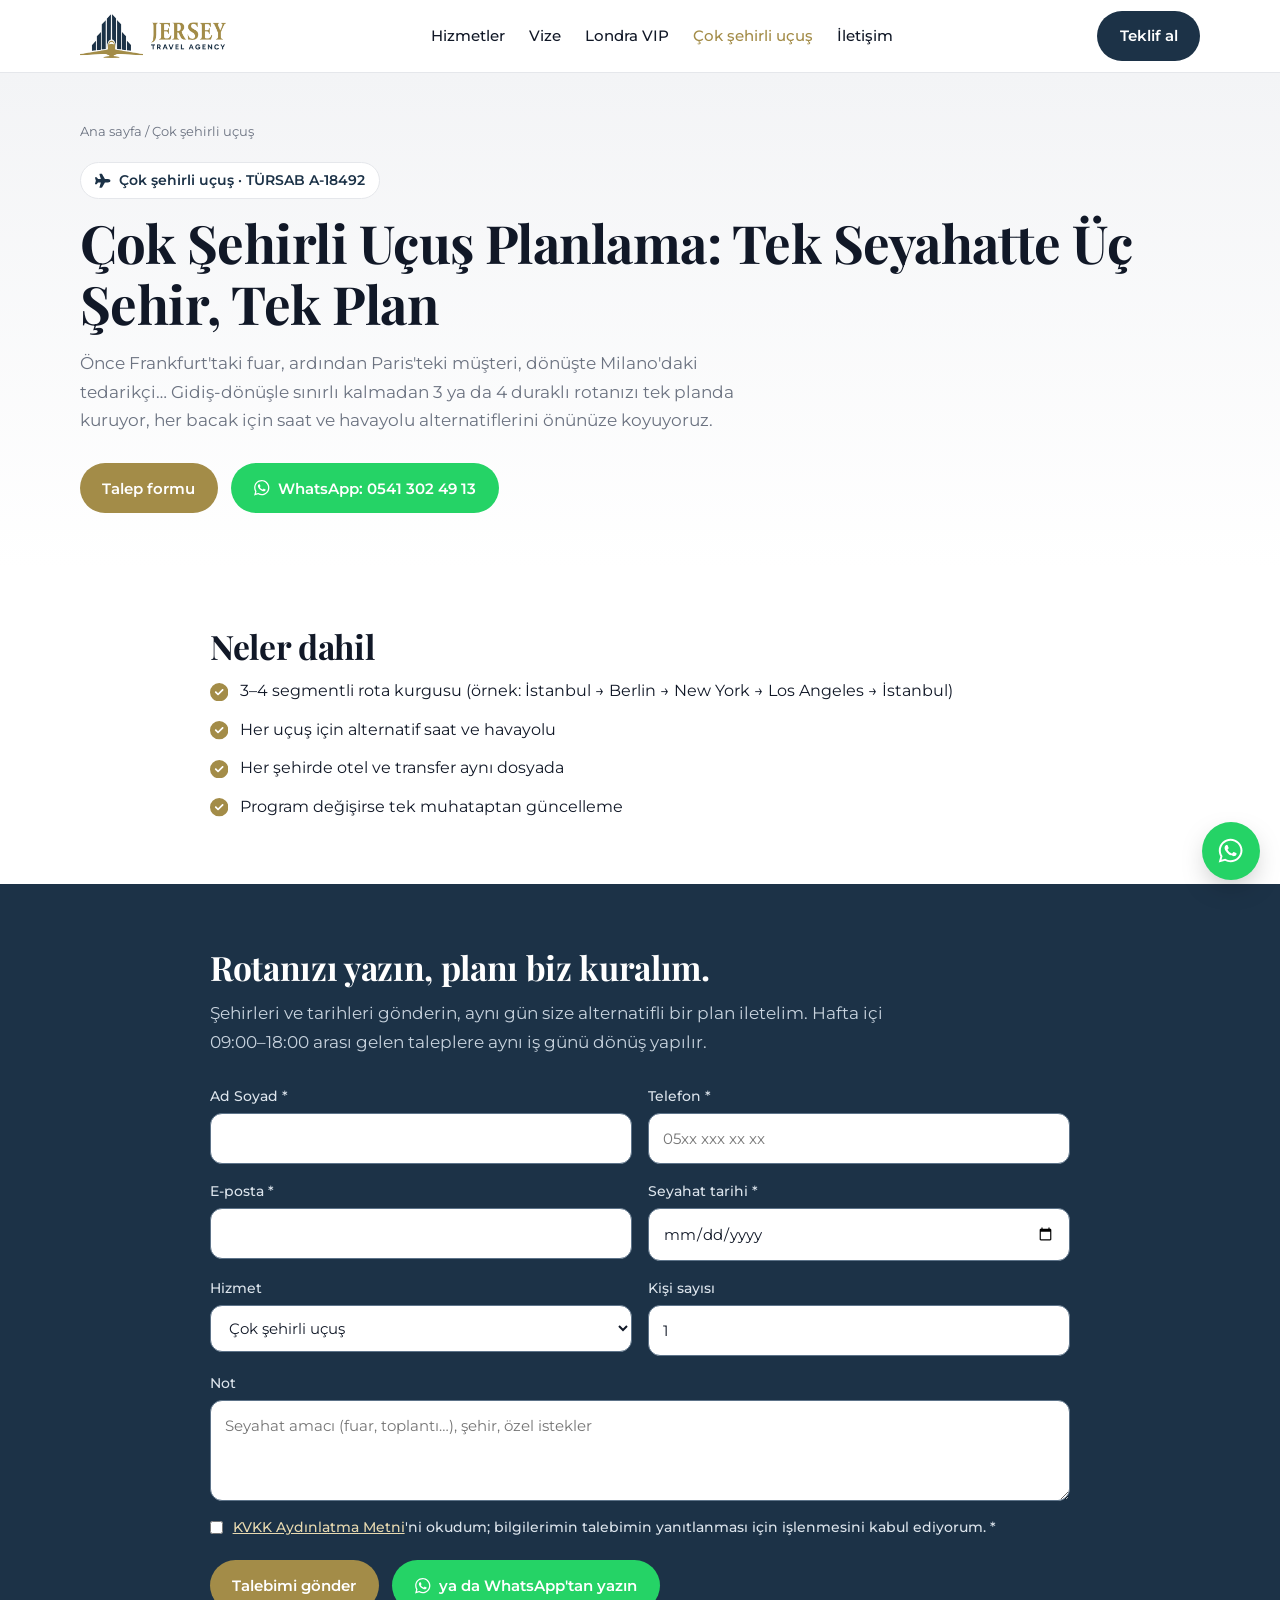
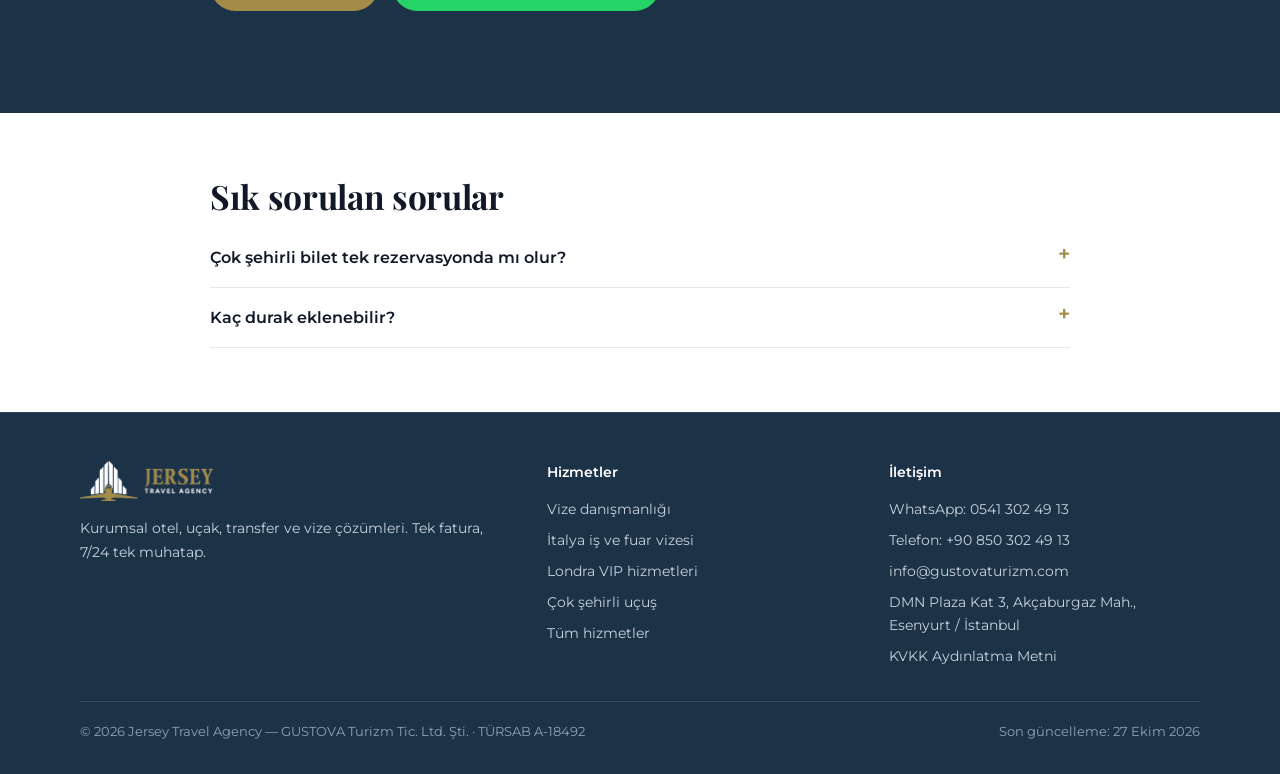
==== cok-sehirli-ucus.html @ 745f454d "Yeni hizmet sayfaları: vize danışmanlığı, İtalya vizesi, Londra VIP, çok şehirli uçuş + KVKK, talep " ====
<!DOCTYPE html>
<html lang="tr">
<head>
<meta charset="UTF-8">
<meta name="viewport" content="width=device-width, initial-scale=1.0">
<title>Çok Şehirli Uçuş Planlama: Fuar ve İş Turları | Jersey Travel</title>
<meta name="description" content="İstanbul–Berlin–New York gibi 3–4 duraklı iş seyahatlerinizi tek planda kuruyoruz. Her bacak için alternatif, otel ve transfer aynı dosyada.">
<meta name="robots" content="index,follow">
<link rel="canonical" href="https://www.jerseytravelagency.com/cok-sehirli-ucus">
<meta property="og:type" content="website">
<meta property="og:title" content="Çok Şehirli Uçuş Planlama: Fuar ve İş Turları | Jersey Travel">
<meta property="og:description" content="İstanbul–Berlin–New York gibi 3–4 duraklı iş seyahatlerinizi tek planda kuruyoruz. Her bacak için alternatif, otel ve transfer aynı dosyada.">
<meta property="og:url" content="https://www.jerseytravelagency.com/cok-sehirli-ucus">
<meta property="og:image" content="https://www.jerseytravelagency.com/img/hero.jpg">
<meta property="og:locale" content="tr_TR">
<link rel="icon" href="/img/logo-square.png">
<link rel="preconnect" href="https://fonts.googleapis.com">
<link rel="preconnect" href="https://fonts.gstatic.com" crossorigin>
<link href="https://fonts.googleapis.com/css2?family=Playfair+Display:wght@600;700&family=Montserrat:wght@400;500;600;700&display=swap" rel="stylesheet">
<link rel="stylesheet" href="/hizmet.css">
<script type="application/ld+json">
{
 "@context": "https://schema.org",
 "@graph": [
  {
   "@type": "TravelAgency",
   "@id": "https://www.jerseytravelagency.com/#sirket",
   "name": "Jersey Travel Agency",
   "legalName": "GUSTOVA Turizm Tic. Ltd. Şti.",
   "url": "https://www.jerseytravelagency.com/",
   "logo": "https://www.jerseytravelagency.com/img/logo.png",
   "telephone": "+90-850-302-49-13",
   "email": "info@gustovaturizm.com",
   "address": {
    "@type": "PostalAddress",
    "streetAddress": "DMN Plaza Kat 3, Akçaburgaz Mah.",
    "addressLocality": "Esenyurt",
    "addressRegion": "İstanbul",
    "addressCountry": "TR"
   },
   "identifier": {
    "@type": "PropertyValue",
    "name": "TÜRSAB Belge No",
    "value": "A-18492"
   },
   "sameAs": [
    "https://www.instagram.com/jersey_travel/",
    "https://www.gustovaturizm.com/"
   ]
  },
  {
   "@type": "Service",
   "name": "Çok şehirli uçuş planlama",
   "serviceType": "Uçak bileti",
   "provider": {
    "@id": "https://www.jerseytravelagency.com/#sirket"
   },
   "areaServed": "TR",
   "audience": {
    "@type": "BusinessAudience"
   },
   "description": "3–4 duraklı iş ve fuar seyahatleri için rota kurgusu, uçuş alternatifleri, otel ve transfer.",
   "url": "https://www.jerseytravelagency.com/cok-sehirli-ucus"
  },
  {
   "@type": "FAQPage",
   "mainEntity": [
    {
     "@type": "Question",
     "name": "Çok şehirli bilet tek rezervasyonda mı olur?",
     "acceptedAnswer": {
      "@type": "Answer",
      "text": "Rotaya göre tek rezervasyon ya da birden fazla bilet olabilir; hangisinin daha uygun olduğunu ve değişiklik koşullarını size yazılı bildiririz."
     }
    },
    {
     "@type": "Question",
     "name": "Kaç durak eklenebilir?",
     "acceptedAnswer": {
      "@type": "Answer",
      "text": "Planlarımız genelde 3–4 uçuş bacağından oluşur; daha uzun rotalar için de seçenek hazırlarız."
     }
    }
   ]
  },
  {
   "@type": "BreadcrumbList",
   "itemListElement": [
    {
     "@type": "ListItem",
     "position": 1,
     "name": "Ana sayfa",
     "item": "https://www.jerseytravelagency.com/"
    },
    {
     "@type": "ListItem",
     "position": 2,
     "name": "Çok şehirli uçuş"
    }
   ]
  }
 ]
}
</script>
</head>
<body>
<svg width="0" height="0" style="position:absolute" aria-hidden="true"><symbol id="i-invoice" viewBox="0 0 384 512"><path d="M64 0C28.7 0 0 28.7 0 64V448c0 35.3 28.7 64 64 64H320c35.3 0 64-28.7 64-64V160H256c-17.7 0-32-14.3-32-32V0H64zM256 0V128H384L256 0zM80 64h64c8.8 0 16 7.2 16 16s-7.2 16-16 16H80c-8.8 0-16-7.2-16-16s7.2-16 16-16zm0 64h64c8.8 0 16 7.2 16 16s-7.2 16-16 16H80c-8.8 0-16-7.2-16-16s7.2-16 16-16zm16 96H288c17.7 0 32 14.3 32 32v64c0 17.7-14.3 32-32 32H96c-17.7 0-32-14.3-32-32V256c0-17.7 14.3-32 32-32zm0 32v64H288V256H96zM240 416h64c8.8 0 16 7.2 16 16s-7.2 16-16 16H240c-8.8 0-16-7.2-16-16s7.2-16 16-16z"/></symbol><symbol id="i-headset" viewBox="0 0 512 512"><path d="M256 48C141.1 48 48 141.1 48 256v40c0 13.3-10.7 24-24 24s-24-10.7-24-24V256C0 114.6 114.6 0 256 0S512 114.6 512 256V400.1c0 48.6-39.4 88-88.1 88L313.6 488c-8.3 14.3-23.8 24-41.6 24H240c-26.5 0-48-21.5-48-48s21.5-48 48-48h32c17.8 0 33.3 9.7 41.6 24l110.4 .1c22.1 0 40-17.9 40-40V256c0-114.9-93.1-208-208-208zM144 208h16c17.7 0 32 14.3 32 32V352c0 17.7-14.3 32-32 32H144c-35.3 0-64-28.7-64-64V272c0-35.3 28.7-64 64-64zm224 0c35.3 0 64 28.7 64 64v48c0 35.3-28.7 64-64 64H352c-17.7 0-32-14.3-32-32V240c0-17.7 14.3-32 32-32h16z"/></symbol><symbol id="i-plane" viewBox="0 0 576 512"><path d="M482.3 192c34.2 0 93.7 29 93.7 64c0 36-59.5 64-93.7 64l-116.6 0L265.2 495.9c-5.7 10-16.3 16.1-27.8 16.1l-56.2 0c-10.6 0-18.3-10.2-15.4-20.4l49-171.6L112 320 68.8 377.6c-3 4-7.8 6.4-12.8 6.4l-42 0c-7.8 0-14-6.3-14-14c0-1.3 .2-2.6 .5-3.9L32 256 .5 145.9c-.4-1.3-.5-2.6-.5-3.9c0-7.8 6.3-14 14-14l42 0c5 0 9.8 2.4 12.8 6.4L112 192l102.9 0-49-171.6C162.9 10.2 170.6 0 181.2 0l56.2 0c11.5 0 22.1 6.2 27.8 16.1L365.7 192l116.6 0z"/></symbol><symbol id="i-car" viewBox="0 0 512 512"><path d="M135.2 117.4L109.1 192H402.9l-26.1-74.6C372.3 104.6 360.2 96 346.6 96H165.4c-13.6 0-25.7 8.6-30.2 21.4zM39.6 196.8L74.8 96.3C88.3 57.8 124.6 32 165.4 32H346.6c40.8 0 77.1 25.8 90.6 64.3l35.2 100.5c23.2 9.6 39.6 32.5 39.6 59.2V400v48c0 17.7-14.3 32-32 32H448c-17.7 0-32-14.3-32-32V400H96v48c0 17.7-14.3 32-32 32H32c-17.7 0-32-14.3-32-32V400V256c0-26.7 16.4-49.6 39.6-59.2zM128 288a32 32 0 1 0 -64 0 32 32 0 1 0 64 0zm288 32a32 32 0 1 0 0-64 32 32 0 1 0 0 64z"/></symbol><symbol id="i-passport" viewBox="0 0 448 512"><path d="M0 64C0 28.7 28.7 0 64 0H384c35.3 0 64 28.7 64 64V448c0 35.3-28.7 64-64 64H64c-35.3 0-64-28.7-64-64V64zM183 278.8c-27.9-13.2-48.4-39.4-53.7-70.8h39.1c1.6 30.4 7.7 53.8 14.6 70.8zm41.3 9.2l-.3 0-.3 0c-2.4-3.5-5.7-8.9-9.1-16.5c-6-13.6-12.4-34.3-14.2-63.5h47.1c-1.8 29.2-8.1 49.9-14.2 63.5c-3.4 7.6-6.7 13-9.1 16.5zm40.7-9.2c6.8-17.1 12.9-40.4 14.6-70.8h39.1c-5.3 31.4-25.8 57.6-53.7 70.8zM279.6 176c-1.6-30.4-7.7-53.8-14.6-70.8c27.9 13.2 48.4 39.4 53.7 70.8H279.6zM223.7 96l.3 0 .3 0c2.4 3.5 5.7 8.9 9.1 16.5c6 13.6 12.4 34.3 14.2 63.5H200.5c1.8-29.2 8.1-49.9 14.2-63.5c3.4-7.6 6.7-13 9.1-16.5zM183 105.2c-6.8 17.1-12.9 40.4-14.6 70.8H129.3c5.3-31.4 25.8-57.6 53.7-70.8zM96 192a128 128 0 1 0 256 0 128 128 0 1 0 -256 0zM112 384c-8.8 0-16 7.2-16 16s7.2 16 16 16H336c8.8 0 16-7.2 16-16s-7.2-16-16-16H112z"/></symbol><symbol id="i-check" viewBox="0 0 512 512"><path d="M256 512A256 256 0 1 0 256 0a256 256 0 1 0 0 512zM369 209L241 337c-9.4 9.4-24.6 9.4-33.9 0l-64-64c-9.4-9.4-9.4-24.6 0-33.9s24.6-9.4 33.9 0l47 47L335 175c9.4-9.4 24.6-9.4 33.9 0s9.4 24.6 0 33.9z"/></symbol><symbol id="i-star" viewBox="0 0 576 512"><path d="M316.9 18C311.6 7 300.4 0 288.1 0s-23.4 7-28.8 18L195 150.3 51.4 171.5c-12 1.8-22 10.2-25.7 21.7s-.7 24.2 7.9 32.7L137.8 329 113.2 474.7c-2 12 3 24.2 12.9 31.3s23 8 33.8 2.3l128.3-68.5 128.3 68.5c10.8 5.7 23.9 4.9 33.8-2.3s14.9-19.3 12.9-31.3L438.5 329 542.7 225.9c8.6-8.5 11.7-21.2 7.9-32.7s-13.7-19.9-25.7-21.7L381.2 150.3 316.9 18z"/></symbol><symbol id="i-users" viewBox="0 0 640 512"><path d="M144 0a80 80 0 1 1 0 160A80 80 0 1 1 144 0zM512 0a80 80 0 1 1 0 160A80 80 0 1 1 512 0zM0 298.7C0 239.8 47.8 192 106.7 192h42.7c15.9 0 31 3.5 44.6 9.7c-1.3 7.2-1.9 14.7-1.9 22.3c0 38.2 16.8 72.5 43.3 96c-.2 0-.4 0-.7 0H21.3C9.6 320 0 310.4 0 298.7zM405.3 320c-.2 0-.4 0-.7 0c26.6-23.5 43.3-57.8 43.3-96c0-7.6-.7-15-1.9-22.3c13.6-6.3 28.7-9.7 44.6-9.7h42.7C592.2 192 640 239.8 640 298.7c0 11.8-9.6 21.3-21.3 21.3H405.3zM224 224a96 96 0 1 1 192 0 96 96 0 1 1 -192 0zM128 485.3C128 411.7 187.7 352 261.3 352H378.7C452.3 352 512 411.7 512 485.3c0 14.7-11.9 26.7-26.7 26.7H154.7c-14.7 0-26.7-11.9-26.7-26.7z"/></symbol><symbol id="i-clock" viewBox="0 0 512 512"><path d="M256 0a256 256 0 1 1 0 512A256 256 0 1 1 256 0zM232 120V256c0 8 4 15.5 10.7 20l96 64c11 7.4 25.9 4.4 33.3-6.7s4.4-25.9-6.7-33.3L280 243.2V120c0-13.3-10.7-24-24-24s-24 10.7-24 24z"/></symbol><symbol id="i-wa" viewBox="0 0 448 512"><path d="M380.9 97.1C339 55.1 283.2 32 223.9 32c-122.4 0-222 99.6-222 222 0 39.1 10.2 77.3 29.6 111L0 480l117.7-30.9c32.4 17.7 68.9 27 106.1 27h.1c122.3 0 224.1-99.6 224.1-222 0-59.3-25.2-115-67.1-157zm-157 341.6c-33.2 0-65.7-8.9-94-25.7l-6.7-4-69.8 18.3L72 359.2l-4.4-7c-18.5-29.4-28.2-63.3-28.2-98.2 0-101.7 82.8-184.5 184.6-184.5 49.3 0 95.6 19.2 130.4 54.1 34.8 34.9 56.2 81.2 56.1 130.5 0 101.8-84.9 184.6-186.6 184.6zm101.2-138.2c-5.5-2.8-32.8-16.2-37.9-18-5.1-1.9-8.8-2.8-12.5 2.8-3.7 5.6-14.3 18-17.6 21.8-3.2 3.7-6.5 4.2-12 1.4-32.6-16.3-54-29.1-75.5-66-5.7-9.8 5.7-9.1 16.3-30.3 1.8-3.7.9-6.9-.5-9.7-1.4-2.8-12.5-30.1-17.1-41.2-4.5-10.8-9.1-9.3-12.5-9.5-3.2-.2-6.9-.2-10.6-.2-3.7 0-9.7 1.4-14.8 6.9-5.1 5.6-19.4 19-19.4 46.3 0 27.3 19.9 53.7 22.6 57.4 2.8 3.7 39.1 59.7 94.8 83.8 35.2 15.2 49 16.5 66.6 13.9 10.7-1.6 32.8-13.4 37.4-26.4 4.6-13 4.6-24.1 3.2-26.4-1.3-2.5-5-3.9-10.5-6.6z"/></symbol><symbol id="i-doc" viewBox="0 0 384 512"><path d="M64 0C28.7 0 0 28.7 0 64V448c0 35.3 28.7 64 64 64H320c35.3 0 64-28.7 64-64V160H256c-17.7 0-32-14.3-32-32V0H64zM256 0V128H384L256 0zM112 256H272c8.8 0 16 7.2 16 16s-7.2 16-16 16H112c-8.8 0-16-7.2-16-16s7.2-16 16-16zm0 64H272c8.8 0 16 7.2 16 16s-7.2 16-16 16H112c-8.8 0-16-7.2-16-16s7.2-16 16-16zm0 64H272c8.8 0 16 7.2 16 16s-7.2 16-16 16H112c-8.8 0-16-7.2-16-16s7.2-16 16-16z"/></symbol><symbol id="i-globe" viewBox="0 0 512 512"><path d="M256 0a256 256 0 1 1 0 512 256 256 0 1 1 0-512zM152 256c0 22.2 1.2 43.5 3.3 64H55.3c-4.8-20.5-7.3-41.9-7.3-64s2.5-43.5 7.3-64h100c-2.1 20.5-3.3 41.8-3.3 64zm52.6-96h102.8c2.4 20.4 3.8 41.8 3.8 64s-1.4 43.6-3.8 64H204.6c-2.4-20.4-3.8-41.8-3.8-64s1.4-43.6 3.8-64zm34.5-66.4c11.4-23.5 22.8-42.4 32.3-52.9 9.5 10.5 20.9 29.4 32.3 52.9 3.8 7.9 7.4 16.5 10.7 25.6H228.4c3.3-9.1 6.9-17.7 10.7-25.6zM188 129.6c4.6-10.9 9.7-21.3 15.2-31 9.9 3.3 19.2 8 27.8 13.8-6.4 5.4-12.2 11.3-17.5 17.2H188zm-46.8 32H55.3c19.4-54.1 60.4-97.9 112.8-119.8-15.2 25.3-27.3 61.6-34.9 119.8zm262.5 0h-90.2c-7.6-58.2-19.7-94.5-34.9-119.8 52.4 21.9 93.4 65.7 112.8 119.8zm.7 32c4.8 20.5 7.3 41.9 7.3 64s-2.5 43.5-7.3 64H356.7c2.1-20.5 3.3-41.8 3.3-64s-1.2-43.5-3.3-64h100zM355.7 350.4c-3.3 9.1-6.9 17.7-10.7 25.6-11.4 23.5-22.8 42.4-32.3 52.9-9.5-10.5-20.9-29.4-32.3-52.9-3.8-7.9-7.4-16.5-10.7-25.6h85.9zm26.3 0h74.7c-19.4 54.1-60.4 97.9-112.8 119.8 15.2-25.3 27.3-61.6 34.9-119.8zm-266.8 0c7.6 58.2 19.7 94.5 34.9 119.8-52.4-21.9-93.4-65.7-112.8-119.8h77.9z"/></symbol><symbol id="i-mail" viewBox="0 0 512 512"><path d="M48 64C21.5 64 0 85.5 0 112c0 15.1 7.1 29.3 19.2 38.4L236.8 313.6c11.4 8.5 27 8.5 38.4 0L493.8 150.4c12.1-9.1 19.2-23.3 19.2-38.4c0-26.5-21.5-48-48-48H48zM0 176V384c0 35.3 28.7 64 64 64H448c35.3 0 64-28.7 64-64V176L294.4 339.2c-22.8 17.1-54 17.1-76.8 0L0 176z"/></symbol><symbol id="i-pin" viewBox="0 0 384 512"><path d="M215.7 499.2C267 435 384 279.4 384 192C384 86 298 0 192 0S0 86 0 192c0 87.4 117 243 168.3 307.2c12.3 15.3 35.1 15.3 47.4 0zM192 128a64 64 0 1 1 0 128 64 64 0 1 1 0-128z"/></symbol><symbol id="i-phone" viewBox="0 0 512 512"><path d="M164.9 24.6c-7.7-18.6-28-28.5-47.4-23.2l-88 24C12.1 30.2 0 46 0 64C0 311.4 200.6 512 448 512c18 0 33.8-12.1 38.6-29.5l24-88c5.3-19.4-4.6-39.7-23.2-47.4l-96-40c-16.3-6.8-35.2-2.1-46.3 11.6L304.7 368C234.3 334.7 177.3 277.7 144 207.3L193.3 167c13.7-11.2 18.4-30 11.6-46.3l-40-96z"/></symbol></svg>
<header>
  <div class="wrap nav">
    <a class="logo" href="/" aria-label="Jersey Travel Agency ana sayfa"><img src="/img/logo.png" alt="Jersey Travel Agency"></a>
    <ul id="menu"><li><a href="/#hizmetler">Hizmetler</a></li><li><a href="/vize-danismanligi">Vize</a></li><li><a href="/londra-vip-hizmetleri">Londra VIP</a></li><li><a href="/cok-sehirli-ucus" aria-current=page>Çok şehirli uçuş</a></li><li><a href="/#iletisim">İletişim</a></li></ul>
    <div class="nav-right">
      <a class="btn btn-navy" href="#talep">Teklif al</a>
      <button class="burger" aria-label="Menü" aria-expanded="false" aria-controls="menu">☰</button>
    </div>
  </div>
</header>
<main>
<section class="ust-alan">
  <div class="wrap">
    <nav class="kirinti" aria-label="Sayfa yolu"><a href="/">Ana sayfa</a> / <span>Çok şehirli uçuş</span></nav>
    <span class="tag"><svg class="ico"><use href="#i-plane"/></svg>Çok şehirli uçuş · TÜRSAB A-18492</span>
    <h1>Çok Şehirli Uçuş Planlama: Tek Seyahatte Üç Şehir, Tek Plan</h1>
    <p class="lead">Önce Frankfurt&#x27;taki fuar, ardından Paris&#x27;teki müşteri, dönüşte Milano&#x27;daki tedarikçi… Gidiş-dönüşle sınırlı kalmadan 3 ya da 4 duraklı rotanızı tek planda kuruyor, her bacak için saat ve havayolu alternatiflerini önünüze koyuyoruz.</p>
    <div class="cta"><a class="btn btn-gold" href="#talep">Talep formu</a>
      <a class="btn btn-wa" href="https://wa.me/905413024913?text=Merhaba,%20çok%20şehirli%20bir%20seyahat%20planlamak%20istiyorum." target="_blank" rel="noopener"><svg class="ico"><use href="#i-wa"/></svg>WhatsApp: 0541 302 49 13</a></div>
  </div>
</section>
<section class="icerik"><div class="wrap dar"><div class="blok"><h2>Neler dahil</h2><ul class="checks"><li><svg class="ico"><use href="#i-check"/></svg><span>3–4 segmentli rota kurgusu (örnek: İstanbul → Berlin → New York → Los Angeles → İstanbul)</span></li><li><svg class="ico"><use href="#i-check"/></svg><span>Her uçuş için alternatif saat ve havayolu</span></li><li><svg class="ico"><use href="#i-check"/></svg><span>Her şehirde otel ve transfer aynı dosyada</span></li><li><svg class="ico"><use href="#i-check"/></svg><span>Program değişirse tek muhataptan güncelleme</span></li></ul></div></div></section>
<section class="talep-alan" id="talep">
  <div class="wrap dar">
    <h2>Rotanızı yazın, planı biz kuralım.</h2>
    <p class="lead acik">Şehirleri ve tarihleri gönderin, aynı gün size alternatifli bir plan iletelim. Hafta içi 09:00–18:00 arası gelen taleplere aynı iş günü dönüş yapılır.</p>
    <form class="talep" data-talep novalidate>
  <div class="alan"><label for="f-ad">Ad Soyad *</label><input id="f-ad" name="ad" required autocomplete="name" maxlength="100"></div>
  <div class="alan"><label for="f-tel">Telefon *</label><input id="f-tel" name="telefon" type="tel" required autocomplete="tel" placeholder="05xx xxx xx xx" maxlength="30"></div>
  <div class="alan"><label for="f-mail">E-posta *</label><input id="f-mail" name="eposta" type="email" required autocomplete="email" maxlength="120"></div>
  <div class="alan"><label for="f-tarih">Seyahat tarihi *</label><input id="f-tarih" name="tarih" type="date" required></div>
  <div class="alan"><label for="f-hizmet">Hizmet</label><select id="f-hizmet" name="hizmet"><option>Vize danışmanlığı</option><option>Vize — İtalya</option><option>Vize — İngiltere</option><option>Vize — Kanada</option><option>Vize — Çin ticari</option><option>Londra VIP hizmetleri</option><option selected>Çok şehirli uçuş</option><option>Diğer</option></select></div>
  <div class="alan"><label for="f-kisi">Kişi sayısı</label><input id="f-kisi" name="kisi" type="number" min="1" max="200" value="1"></div>
  <div class="alan tam"><label for="f-not">Not</label><textarea id="f-not" name="not" rows="3" maxlength="2000" placeholder="Seyahat amacı (fuar, toplantı…), şehir, özel istekler"></textarea></div>
  <div class="gizli" aria-hidden="true"><label>Web sitesi<input name="web" tabindex="-1" autocomplete="off"></label></div>
  <label class="tam onay"><input type="checkbox" name="kvkk" value="evet" required> <span><a href="/kvkk-aydinlatma" target="_blank">KVKK Aydınlatma Metni</a>'ni okudum; bilgilerimin talebimin yanıtlanması için işlenmesini kabul ediyorum. *</span></label>
  <div class="tam gonder"><button class="btn btn-gold" type="submit">Talebimi gönder</button>
    <a class="btn btn-wa" href="https://wa.me/905413024913?text=Merhaba,%20çok%20şehirli%20bir%20seyahat%20planlamak%20istiyorum." target="_blank" rel="noopener"><svg class="ico"><use href="#i-wa"/></svg>ya da WhatsApp'tan yazın</a></div>
  <p class="tam durum" role="status" aria-live="polite"></p>
</form>
  </div>
</section>
<section class="sss"><div class="wrap dar"><h2>Sık sorulan sorular</h2><details><summary>Çok şehirli bilet tek rezervasyonda mı olur?</summary><p>Rotaya göre tek rezervasyon ya da birden fazla bilet olabilir; hangisinin daha uygun olduğunu ve değişiklik koşullarını size yazılı bildiririz.</p></details><details><summary>Kaç durak eklenebilir?</summary><p>Planlarımız genelde 3–4 uçuş bacağından oluşur; daha uzun rotalar için de seçenek hazırlarız.</p></details></div></section>
</main>
<footer>
  <div class="wrap">
    <div class="grid">
      <div><img src="/img/logo-white.png" alt="Jersey Travel Agency"><p>Kurumsal otel, uçak, transfer ve vize çözümleri. Tek fatura, 7/24 tek muhatap.</p></div>
      <div><h4>Hizmetler</h4><ul>
        <li><a href="/vize-danismanligi">Vize danışmanlığı</a></li>
        <li><a href="/vize-danismanligi/italya">İtalya iş ve fuar vizesi</a></li>
        <li><a href="/londra-vip-hizmetleri">Londra VIP hizmetleri</a></li>
        <li><a href="/cok-sehirli-ucus">Çok şehirli uçuş</a></li>
        <li><a href="/#hizmetler">Tüm hizmetler</a></li></ul></div>
      <div><h4>İletişim</h4><ul>
        <li><a href="https://wa.me/905413024913?text=Merhaba,%20bilgi%20almak%20istiyorum." target="_blank" rel="noopener">WhatsApp: 0541 302 49 13</a></li>
        <li><a href="tel:+908503024913">Telefon: +90 850 302 49 13</a></li>
        <li><a href="mailto:info@gustovaturizm.com">info@gustovaturizm.com</a></li>
        <li>DMN Plaza Kat 3, Akçaburgaz Mah., Esenyurt / İstanbul</li>
        <li><a href="/kvkk-aydinlatma">KVKK Aydınlatma Metni</a></li></ul></div>
    </div>
    <div class="bottom"><span>© <span id="yr">2026</span> Jersey Travel Agency — GUSTOVA Turizm Tic. Ltd. Şti. · TÜRSAB A-18492</span><span>Son güncelleme: 27 Ekim 2026</span></div>
  </div>
</footer>
<div class="mobil-serit"><a href="https://wa.me/905413024913?text=Merhaba,%20çok%20şehirli%20bir%20seyahat%20planlamak%20istiyorum." target="_blank" rel="noopener" class="w"><svg class="ico"><use href="#i-wa"/></svg>WhatsApp</a><a href="tel:+908503024913" class="t"><svg class="ico"><use href="#i-phone"/></svg>Ara</a></div>
<a class="wa-float" href="https://wa.me/905413024913?text=Merhaba,%20çok%20şehirli%20bir%20seyahat%20planlamak%20istiyorum." target="_blank" rel="noopener" aria-label="WhatsApp"><svg class="ico"><use href="#i-wa"/></svg></a>
<script src="/form.js" defer></script>
</body>
</html>
---- hizmet.css ----
/* Hizmet sayfaları (vize, Londra VIP, çok şehirli uçuş, KVKK) — renk ve yazı tipleri index.html ile aynı */
:root{
  --navy:#1C3247; --navy-2:#24405A; --gold:#A38C48; --gold-soft:#E7D9B0;
  --ink:#111827; --muted:#6B7280; --line:#E5E7EB; --bg2:#F3F4F6; --white:#FFFFFF; --wa:#25D366;
  --hf:'Playfair Display',Georgia,serif; --bf:'Montserrat',system-ui,sans-serif;
  --r:22px; --max:1120px;
}
*{box-sizing:border-box;margin:0;padding:0}
html{scroll-behavior:smooth}
body{font-family:var(--bf);color:var(--ink);background:var(--white);line-height:1.65;-webkit-font-smoothing:antialiased}
img{display:block;max-width:100%}
a{color:inherit}
h1,h2,h3{font-family:var(--hf);line-height:1.15;letter-spacing:-.01em}
h1{font-size:clamp(2rem,4.6vw,3.3rem);margin:.8rem 0 1rem}
h2{font-size:clamp(1.5rem,3vw,2.1rem);margin-bottom:.8rem}
h3{font-size:1.1rem;margin-bottom:.35em}
.wrap{width:min(var(--max),92%);margin:0 auto}
.dar{max-width:860px}
p.lead{color:var(--muted);font-size:1.07rem;max-width:62ch}
section{padding:4rem 0}
:focus-visible{outline:3px solid var(--gold);outline-offset:3px}
.ico{width:1.15em;height:1.15em;fill:currentColor;flex:none}
.kucuk{font-size:.88rem;color:var(--muted);margin-top:1rem}
.kucuk.uyari{border-left:3px solid var(--gold);padding:.6rem .9rem;background:var(--bg2);border-radius:0 10px 10px 0;margin-top:2rem}

/* nav */
header{position:sticky;top:0;z-index:50;background:rgba(255,255,255,.95);backdrop-filter:blur(8px);border-bottom:1px solid var(--line)}
.nav{display:flex;align-items:center;justify-content:space-between;height:72px}
.nav .logo img{height:44px;width:auto}
.nav ul{display:flex;gap:1.5rem;list-style:none}
.nav ul a{text-decoration:none;font-size:.92rem;font-weight:500;color:var(--ink)}
.nav ul a:hover,.nav ul a[aria-current]{color:var(--gold)}
.nav-right{display:flex;align-items:center;gap:1rem}
.burger{display:none;border:0;background:none;font-size:1.6rem;cursor:pointer;color:var(--navy)}
.btn{display:inline-flex;align-items:center;gap:.5rem;text-decoration:none;font-weight:600;font-size:.95rem;padding:.8rem 1.4rem;border-radius:999px;border:0;cursor:pointer;font-family:var(--bf);transition:background .2s,color .2s}
.btn-navy{background:var(--navy);color:#fff}.btn-navy:hover{background:var(--navy-2)}
.btn-gold{background:var(--gold);color:#fff}.btn-gold:hover{background:#8d793c}
.btn-wa{background:var(--wa);color:#fff}.btn-wa:hover{background:#1fb457}
.btn[disabled]{opacity:.6;cursor:wait}

/* üst alan */
.ust-alan{padding:3rem 0 3.5rem;background:linear-gradient(180deg,var(--bg2),#fff)}
.kirinti{font-size:.82rem;color:var(--muted);margin-bottom:1.2rem}
.kirinti a{text-decoration:none;color:var(--muted)}.kirinti a:hover{color:var(--gold)}
.tag{display:inline-flex;align-items:center;gap:.5rem;font-size:.85rem;font-weight:600;color:var(--navy);background:#fff;border:1px solid var(--line);padding:.4rem .9rem;border-radius:999px}
.ust-alan .cta{display:flex;gap:.8rem;flex-wrap:wrap;margin-top:1.8rem}

/* içerik */
.icerik{padding-top:1rem}
.blok{margin-top:2.6rem}
.checks{list-style:none;display:grid;gap:.75rem}
.checks li{display:flex;gap:.7rem;align-items:flex-start}
.checks .ico{color:var(--gold);margin-top:.28rem}
.kartlar{display:grid;grid-template-columns:1fr 1fr;gap:1.1rem}
.kart{background:var(--bg2);border-radius:var(--r);padding:1.5rem;text-decoration:none;display:block}
.kart.link{border:1.5px solid var(--gold-soft)}.kart.link:hover{border-color:var(--gold)}
.kart .circle{width:50px;height:50px;border-radius:50%;background:#fff;display:grid;place-items:center;color:var(--navy);margin-bottom:1rem}
.kart .circle .ico{width:1.3rem;height:1.3rem}
.kart p{color:var(--muted);font-size:.93rem}
.kart .git{display:inline-block;margin-top:.6rem;font-weight:600;color:var(--gold);font-size:.9rem}
.adimlar{list-style:none;display:grid;grid-template-columns:repeat(4,1fr);gap:1rem}
.adimlar li{background:var(--bg2);border-radius:18px;padding:1.2rem}
.adimlar .n{font-size:.75rem;font-weight:700;letter-spacing:.15em;color:var(--gold)}
.adimlar p{color:var(--muted);font-size:.88rem}
.bag{display:block;background:var(--navy);color:#fff;text-decoration:none;border-radius:18px;padding:1.1rem 1.4rem}
.bag:hover{background:var(--navy-2)}
.metin h2{font-size:1.3rem;margin:2rem 0 .5rem}.metin p{color:#374151}

/* talep formu */
.talep-alan{background:var(--navy);color:#fff}
.talep-alan h2{color:#fff}
.talep-alan .lead.acik{color:#C8D3DE}
.talep{display:grid;grid-template-columns:1fr 1fr;gap:1rem;margin-top:1.8rem}
.talep .alan{display:flex;flex-direction:column;gap:.35rem}
.talep label{font-size:.85rem;color:#DCE4EC;font-weight:500}
.talep input,.talep select,.talep textarea{font:inherit;font-size:.95rem;padding:.75rem .85rem;border-radius:12px;border:1px solid #5d7389;background:#fff;color:var(--ink);width:100%}
.talep input:invalid[data-dokundu],.talep select:invalid[data-dokundu]{border-color:#f87171}
.talep .tam{grid-column:1/-1}
.talep .onay{display:flex;gap:.6rem;align-items:flex-start;font-size:.85rem;line-height:1.5}
.talep .onay input{width:auto;margin-top:.25rem}
.talep .onay a{color:var(--gold-soft)}
.talep .gonder{display:flex;gap:.8rem;flex-wrap:wrap;margin-top:.4rem}
.talep .durum{font-weight:600;min-height:1.4em}
.talep .durum.ok{color:#86efac}.talep .durum.hata{color:#fca5a5}
.gizli{position:absolute;left:-9999px;width:1px;height:1px;overflow:hidden}

/* SSS */
.sss details{border-bottom:1px solid var(--line);padding:1rem 0}
.sss summary{cursor:pointer;font-weight:600;font-size:1.02rem;list-style:none;display:flex;justify-content:space-between;gap:1rem}
.sss summary::after{content:"+";color:var(--gold);font-size:1.3rem;line-height:1}
.sss details[open] summary::after{content:"–"}
.sss details p{color:var(--muted);margin-top:.6rem}

/* alt bilgi */
footer{background:var(--navy);color:#C8D3DE;padding:3rem 0 2rem;font-size:.9rem;border-top:1px solid rgba(255,255,255,.08)}
footer .grid{display:grid;grid-template-columns:1.4fr 1fr 1fr;gap:2rem;align-items:start}
footer img{height:40px;width:auto;margin-bottom:1rem}
footer h4{color:#fff;font-family:var(--bf);font-weight:600;margin-bottom:.8rem}
footer ul{list-style:none;display:grid;gap:.45rem}
footer a{text-decoration:none;color:#C8D3DE}footer a:hover{color:#fff}
footer .bottom{border-top:1px solid rgba(255,255,255,.12);margin-top:2rem;padding-top:1.2rem;font-size:.8rem;color:#8FA3B8;display:flex;justify-content:space-between;flex-wrap:wrap;gap:.5rem}
.wa-float{position:fixed;right:20px;bottom:20px;width:58px;height:58px;border-radius:50%;background:var(--wa);color:#fff;display:grid;place-items:center;box-shadow:0 10px 30px -10px rgba(0,0,0,.4);z-index:40}
.wa-float .ico{width:1.7rem;height:1.7rem}
.mobil-serit{display:none}

@media (max-width:900px){
  .nav ul{display:none;position:absolute;left:0;right:0;top:72px;background:#fff;flex-direction:column;padding:1rem 4%;border-bottom:1px solid var(--line)}
  .nav ul.open{display:flex}
  .burger{display:block}
  .nav-right .btn{display:none}
  .adimlar{grid-template-columns:1fr 1fr}
  footer .grid{grid-template-columns:1fr}
  section{padding:3rem 0}
}
@media (max-width:620px){
  .kartlar,.talep,.adimlar{grid-template-columns:1fr}
  .wa-float{display:none}
  .mobil-serit{display:grid;grid-template-columns:1fr 1fr;position:fixed;left:0;right:0;bottom:0;z-index:45;box-shadow:0 -6px 20px -10px rgba(0,0,0,.35)}
  .mobil-serit a{display:flex;align-items:center;justify-content:center;gap:.5rem;padding:.95rem;font-weight:700;text-decoration:none;color:#fff}
  .mobil-serit .w{background:var(--wa)}.mobil-serit .t{background:var(--navy)}
  body{padding-bottom:56px}
}
@media (prefers-reduced-motion:reduce){html{scroll-behavior:auto}}
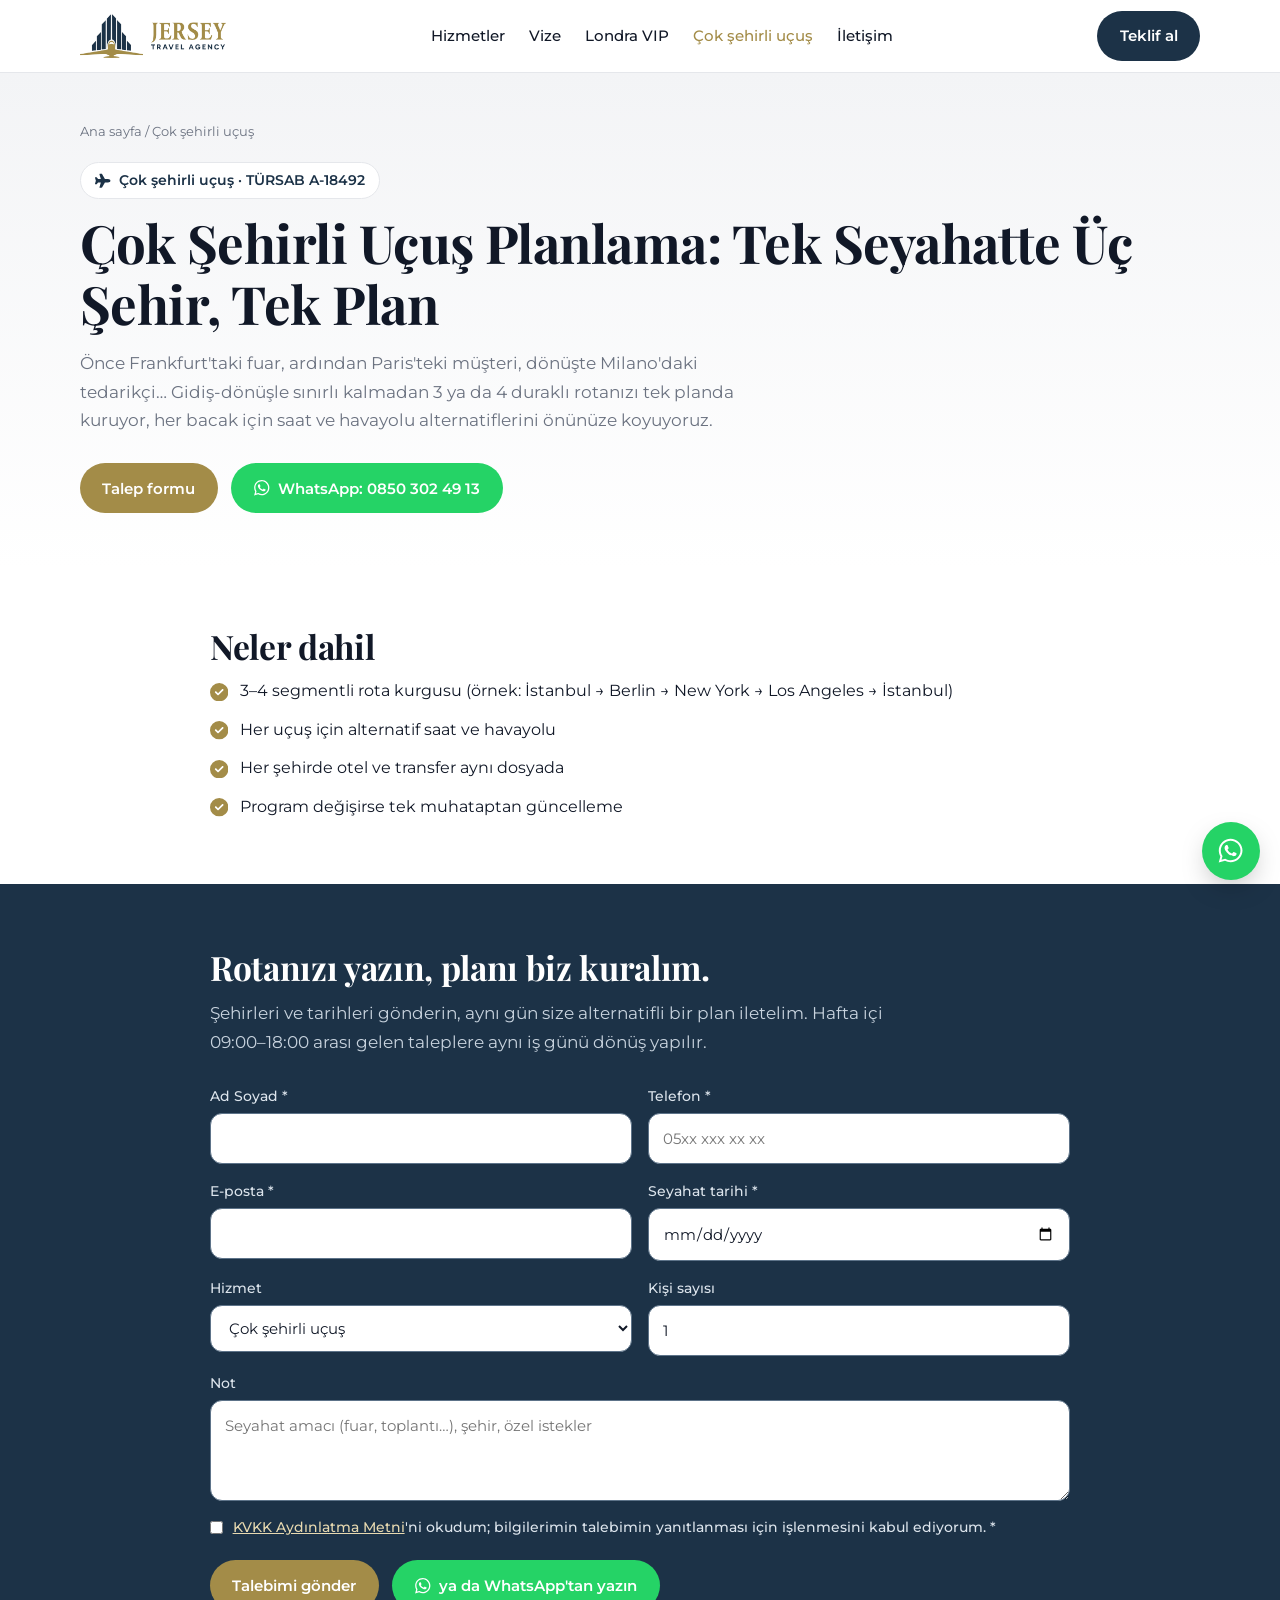
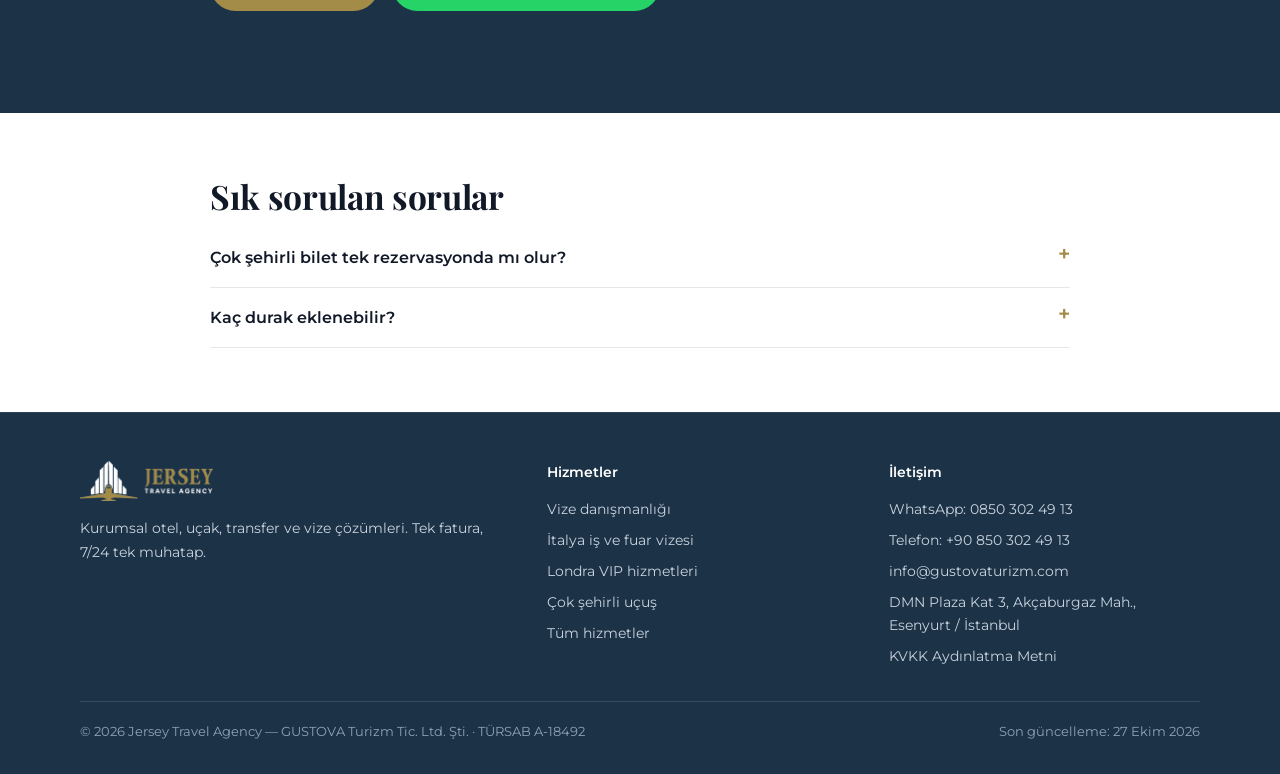
==== commit bac92bb8: "WhatsApp numarası ana sayfayla aynı: 0850 302 49 13 Co-Authored-By: Claude Opus 5.5 <noreply@anthrop" ====
--- a/cok-sehirli-ucus.html
+++ b/cok-sehirli-ucus.html
@@ -123,7 +123,7 @@
     <h1>Çok Şehirli Uçuş Planlama: Tek Seyahatte Üç Şehir, Tek Plan</h1>
     <p class="lead">Önce Frankfurt&#x27;taki fuar, ardından Paris&#x27;teki müşteri, dönüşte Milano&#x27;daki tedarikçi… Gidiş-dönüşle sınırlı kalmadan 3 ya da 4 duraklı rotanızı tek planda kuruyor, her bacak için saat ve havayolu alternatiflerini önünüze koyuyoruz.</p>
     <div class="cta"><a class="btn btn-gold" href="#talep">Talep formu</a>
-      <a class="btn btn-wa" href="https://wa.me/905413024913?text=Merhaba,%20çok%20şehirli%20bir%20seyahat%20planlamak%20istiyorum." target="_blank" rel="noopener"><svg class="ico"><use href="#i-wa"/></svg>WhatsApp: 0541 302 49 13</a></div>
+      <a class="btn btn-wa" href="https://wa.me/908503024913?text=Merhaba,%20çok%20şehirli%20bir%20seyahat%20planlamak%20istiyorum." target="_blank" rel="noopener"><svg class="ico"><use href="#i-wa"/></svg>WhatsApp: 0850 302 49 13</a></div>
   </div>
 </section>
 <section class="icerik"><div class="wrap dar"><div class="blok"><h2>Neler dahil</h2><ul class="checks"><li><svg class="ico"><use href="#i-check"/></svg><span>3–4 segmentli rota kurgusu (örnek: İstanbul → Berlin → New York → Los Angeles → İstanbul)</span></li><li><svg class="ico"><use href="#i-check"/></svg><span>Her uçuş için alternatif saat ve havayolu</span></li><li><svg class="ico"><use href="#i-check"/></svg><span>Her şehirde otel ve transfer aynı dosyada</span></li><li><svg class="ico"><use href="#i-check"/></svg><span>Program değişirse tek muhataptan güncelleme</span></li></ul></div></div></section>
@@ -142,7 +142,7 @@
   <div class="gizli" aria-hidden="true"><label>Web sitesi<input name="web" tabindex="-1" autocomplete="off"></label></div>
   <label class="tam onay"><input type="checkbox" name="kvkk" value="evet" required> <span><a href="/kvkk-aydinlatma" target="_blank">KVKK Aydınlatma Metni</a>'ni okudum; bilgilerimin talebimin yanıtlanması için işlenmesini kabul ediyorum. *</span></label>
   <div class="tam gonder"><button class="btn btn-gold" type="submit">Talebimi gönder</button>
-    <a class="btn btn-wa" href="https://wa.me/905413024913?text=Merhaba,%20çok%20şehirli%20bir%20seyahat%20planlamak%20istiyorum." target="_blank" rel="noopener"><svg class="ico"><use href="#i-wa"/></svg>ya da WhatsApp'tan yazın</a></div>
+    <a class="btn btn-wa" href="https://wa.me/908503024913?text=Merhaba,%20çok%20şehirli%20bir%20seyahat%20planlamak%20istiyorum." target="_blank" rel="noopener"><svg class="ico"><use href="#i-wa"/></svg>ya da WhatsApp'tan yazın</a></div>
   <p class="tam durum" role="status" aria-live="polite"></p>
 </form>
   </div>
@@ -160,7 +160,7 @@
         <li><a href="/cok-sehirli-ucus">Çok şehirli uçuş</a></li>
         <li><a href="/#hizmetler">Tüm hizmetler</a></li></ul></div>
       <div><h4>İletişim</h4><ul>
-        <li><a href="https://wa.me/905413024913?text=Merhaba,%20bilgi%20almak%20istiyorum." target="_blank" rel="noopener">WhatsApp: 0541 302 49 13</a></li>
+        <li><a href="https://wa.me/908503024913?text=Merhaba,%20bilgi%20almak%20istiyorum." target="_blank" rel="noopener">WhatsApp: 0850 302 49 13</a></li>
         <li><a href="tel:+908503024913">Telefon: +90 850 302 49 13</a></li>
         <li><a href="mailto:info@gustovaturizm.com">info@gustovaturizm.com</a></li>
         <li>DMN Plaza Kat 3, Akçaburgaz Mah., Esenyurt / İstanbul</li>
@@ -169,8 +169,8 @@
     <div class="bottom"><span>© <span id="yr">2026</span> Jersey Travel Agency — GUSTOVA Turizm Tic. Ltd. Şti. · TÜRSAB A-18492</span><span>Son güncelleme: 27 Ekim 2026</span></div>
   </div>
 </footer>
-<div class="mobil-serit"><a href="https://wa.me/905413024913?text=Merhaba,%20çok%20şehirli%20bir%20seyahat%20planlamak%20istiyorum." target="_blank" rel="noopener" class="w"><svg class="ico"><use href="#i-wa"/></svg>WhatsApp</a><a href="tel:+908503024913" class="t"><svg class="ico"><use href="#i-phone"/></svg>Ara</a></div>
-<a class="wa-float" href="https://wa.me/905413024913?text=Merhaba,%20çok%20şehirli%20bir%20seyahat%20planlamak%20istiyorum." target="_blank" rel="noopener" aria-label="WhatsApp"><svg class="ico"><use href="#i-wa"/></svg></a>
+<div class="mobil-serit"><a href="https://wa.me/908503024913?text=Merhaba,%20çok%20şehirli%20bir%20seyahat%20planlamak%20istiyorum." target="_blank" rel="noopener" class="w"><svg class="ico"><use href="#i-wa"/></svg>WhatsApp</a><a href="tel:+908503024913" class="t"><svg class="ico"><use href="#i-phone"/></svg>Ara</a></div>
+<a class="wa-float" href="https://wa.me/908503024913?text=Merhaba,%20çok%20şehirli%20bir%20seyahat%20planlamak%20istiyorum." target="_blank" rel="noopener" aria-label="WhatsApp"><svg class="ico"><use href="#i-wa"/></svg></a>
 <script src="/form.js" defer></script>
 </body>
 </html>
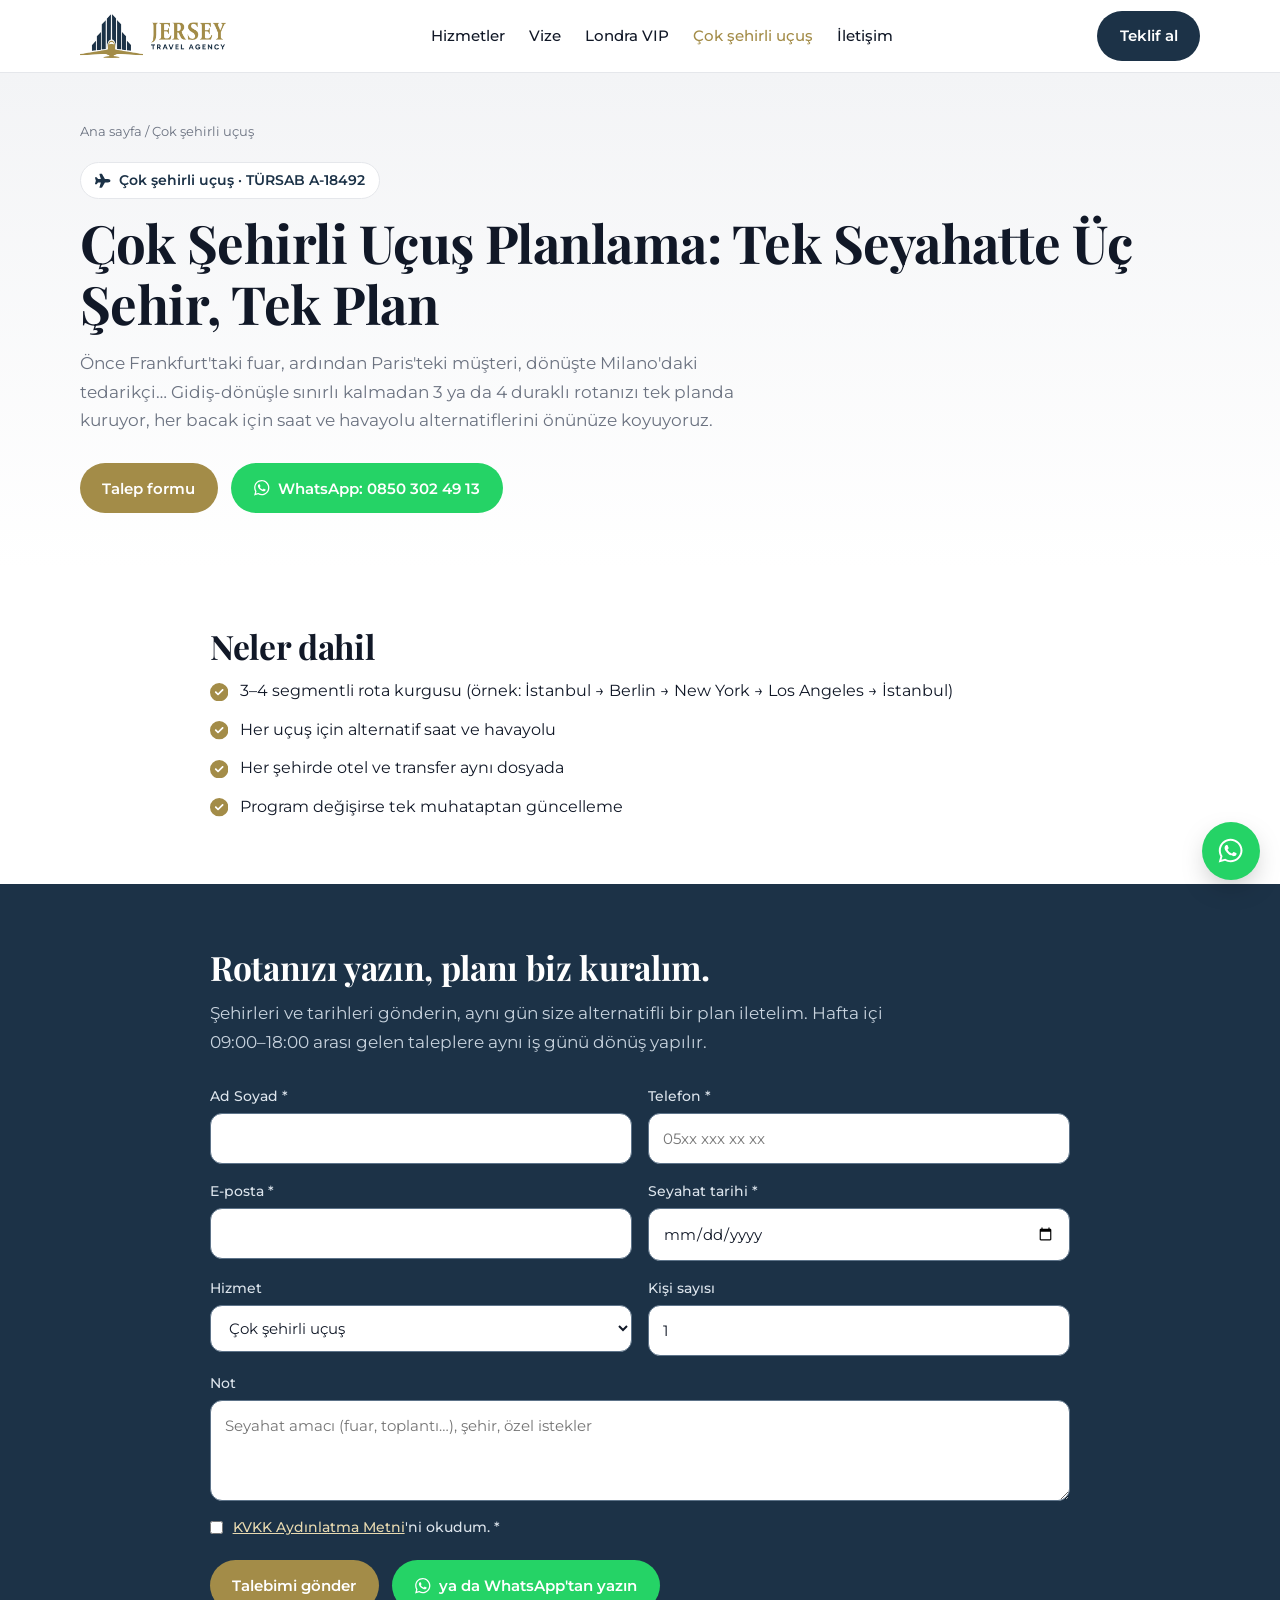
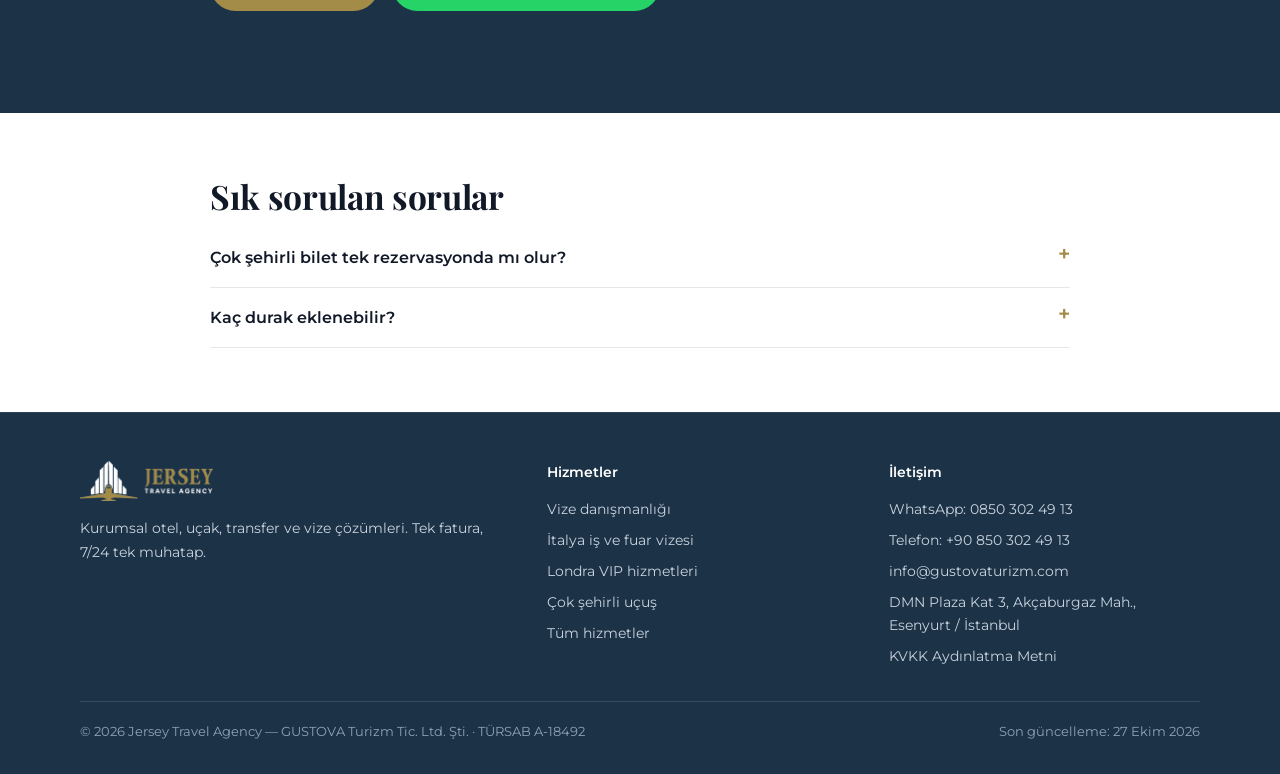
==== commit 1c0e7e90: "KVKK: saklama süresi, WhatsApp (Meta) yurt dışı aktarımı, vize evrakı, güncelleme tarihi; form onay " ====
--- a/cok-sehirli-ucus.html
+++ b/cok-sehirli-ucus.html
@@ -140,7 +140,7 @@
   <div class="alan"><label for="f-kisi">Kişi sayısı</label><input id="f-kisi" name="kisi" type="number" min="1" max="200" value="1"></div>
   <div class="alan tam"><label for="f-not">Not</label><textarea id="f-not" name="not" rows="3" maxlength="2000" placeholder="Seyahat amacı (fuar, toplantı…), şehir, özel istekler"></textarea></div>
   <div class="gizli" aria-hidden="true"><label>Web sitesi<input name="web" tabindex="-1" autocomplete="off"></label></div>
-  <label class="tam onay"><input type="checkbox" name="kvkk" value="evet" required> <span><a href="/kvkk-aydinlatma" target="_blank">KVKK Aydınlatma Metni</a>'ni okudum; bilgilerimin talebimin yanıtlanması için işlenmesini kabul ediyorum. *</span></label>
+  <label class="tam onay"><input type="checkbox" name="kvkk" value="evet" required> <span><a href="/kvkk-aydinlatma" target="_blank">KVKK Aydınlatma Metni</a>'ni okudum. *</span></label>
   <div class="tam gonder"><button class="btn btn-gold" type="submit">Talebimi gönder</button>
     <a class="btn btn-wa" href="https://wa.me/908503024913?text=Merhaba,%20çok%20şehirli%20bir%20seyahat%20planlamak%20istiyorum." target="_blank" rel="noopener"><svg class="ico"><use href="#i-wa"/></svg>ya da WhatsApp'tan yazın</a></div>
   <p class="tam durum" role="status" aria-live="polite"></p>
